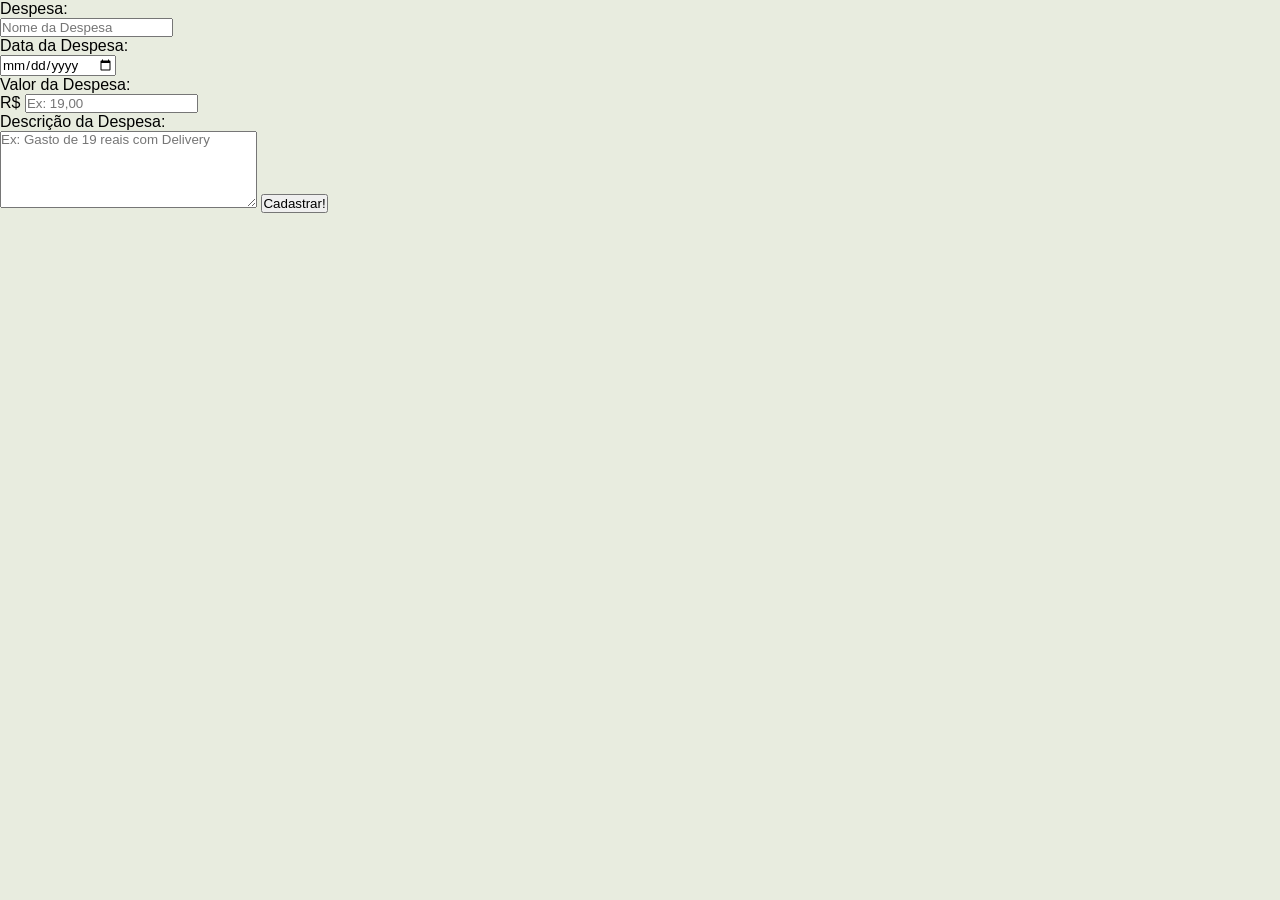
==== form.html @ 789763dd "feat: add registration form to form.html" ====
<!DOCTYPE html>
<html lang="pt">
<head>
    <meta charset="UTF-8">
    <meta name="viewport" content="width=device-width, initial-scale=1.0">
    <title>FinTrack | Cadastre Suas Despesas!</title>
    <link rel="stylesheet" href="styles/index.css">
</head>
<body>
    <main>
        <form id="despesasForm" action="formAction.html" method="get">
            <div class="input-box">
                <p>Despesa:</p>
                <input type="text" id="nome" name="nome" placeholder="Nome da Despesa" required minlength="3" maxlength="100">

                <p>Data da Despesa:</p>
                <input type="date" id="data" name="data" required>

                <p>Valor da Despesa:</p>
                <div class="valorContainer">
                    <span class="prefixo">R$</span>
                    <input type="number" id="valor" name="valor" placeholder="Ex: 19,00" required inputmode="decimal" pattern="^\d+([,\.]\d{1,2})?$">
                </div>
            </div>

            <p>Descrição da Despesa:</p>
            <textarea name="descricao" id="descricao" cols="30" rows="5" placeholder="Ex: Gasto de 19 reais com Delivery" required minlength="10" maxlength="1000"></textarea>
            <input type="submit" value="Cadastrar!" class="btn">
        </form>
    </main>
</body>
</html>
---- styles/index.css ----
@import url(global.css);
@import url(fintrack.css);
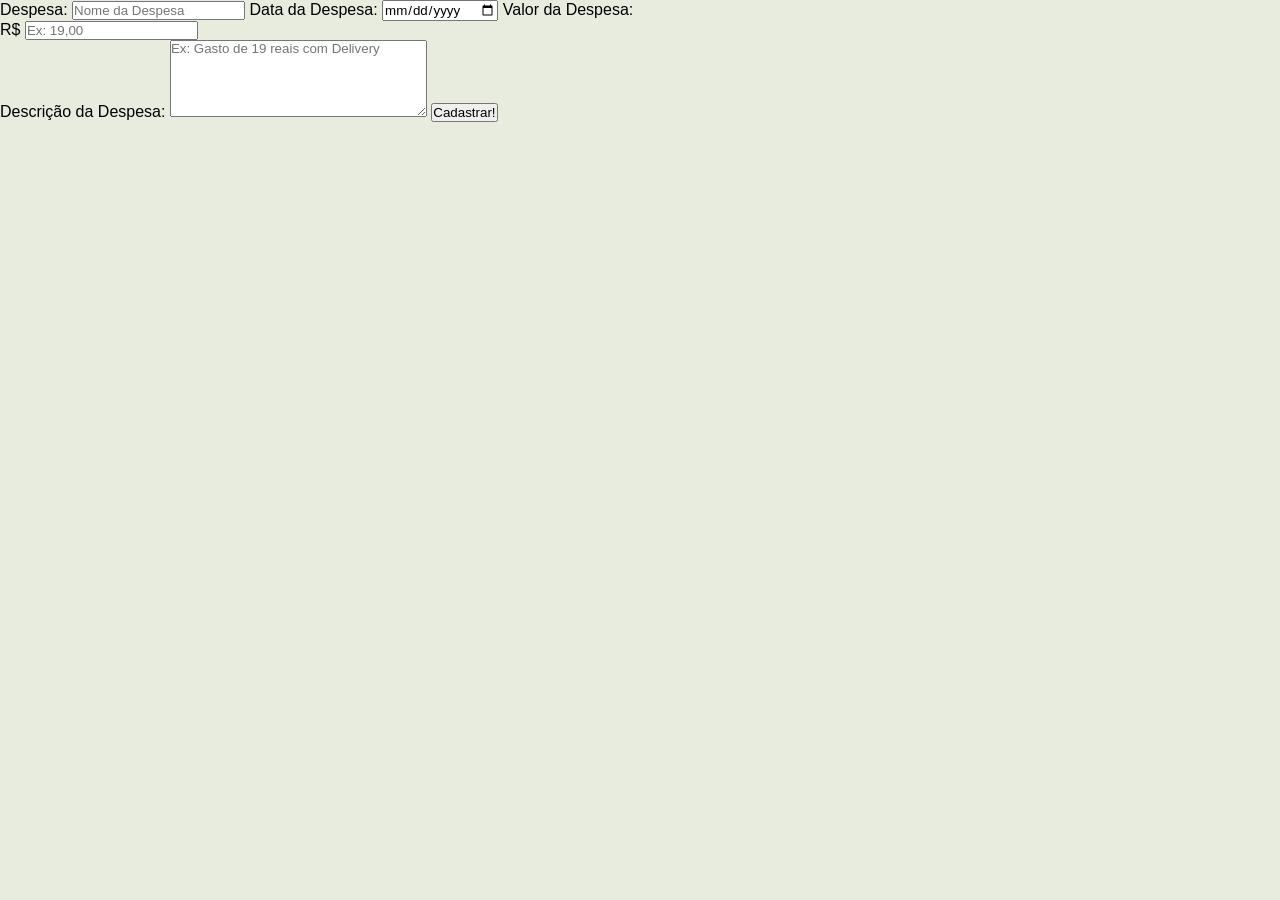
==== commit 301b5840: "feat: change class and texts" ====
--- a/form.html
+++ b/form.html
@@ -10,20 +10,20 @@
     <main>
         <form id="despesasForm" action="formAction.html" method="get">
             <div class="input-box">
-                <p>Despesa:</p>
-                <input type="text" id="nome" name="nome" placeholder="Nome da Despesa" required minlength="3" maxlength="100">
+                <label for="nome">Despesa:</label>
+                <input class="input-field" type="text" id="nome" name="nome" placeholder="Nome da Despesa" required minlength="3" maxlength="100">
 
-                <p>Data da Despesa:</p>
-                <input type="date" id="data" name="data" required>
+                <label for="data">Data da Despesa:</label>
+                <input class="input-field" type="date" id="data" name="data" required>
 
-                <p>Valor da Despesa:</p>
-                <div class="valorContainer">
+                <label for="valor">Valor da Despesa:</label>
+                <div class="valor-container">
                     <span class="prefixo">R$</span>
-                    <input type="number" id="valor" name="valor" placeholder="Ex: 19,00" required inputmode="decimal" pattern="^\d+([,\.]\d{1,2})?$">
+                    <input class="input-field" type="number" id="valor" name="valor" placeholder="Ex: 19,00" required inputmode="decimal" pattern="^\d+([,\.]\d{1,2})?$">
                 </div>
             </div>
 
-            <p>Descrição da Despesa:</p>
+            <label for="descricao">Descrição da Despesa:</label>
             <textarea name="descricao" id="descricao" cols="30" rows="5" placeholder="Ex: Gasto de 19 reais com Delivery" required minlength="10" maxlength="1000"></textarea>
             <input type="submit" value="Cadastrar!" class="btn">
         </form>
--- a/styles/index.css
+++ b/styles/index.css
@@ -1,2 +1,3 @@
 @import url(global.css);
-@import url(fintrack.css);+@import url(fintrack.css);
+@import url(form.css);
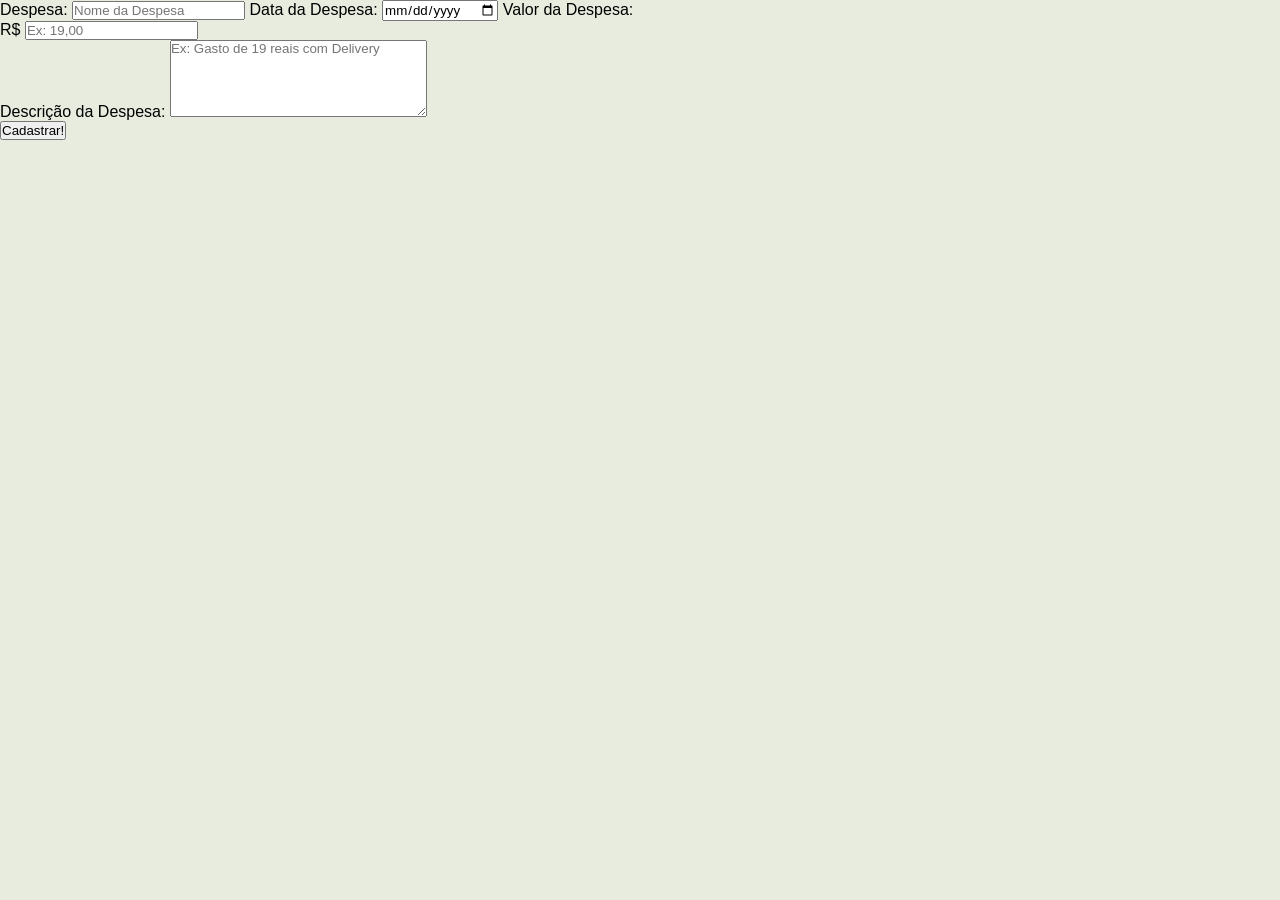
==== commit 57470390: "refactor(form): move label and textaread inside input-box div" ====
--- a/form.html
+++ b/form.html
@@ -21,10 +21,9 @@
                     <span class="prefixo">R$</span>
                     <input class="input-field" type="number" id="valor" name="valor" placeholder="Ex: 19,00" required inputmode="decimal" pattern="^\d+([,\.]\d{1,2})?$">
                 </div>
+                <label for="descricao">Descrição da Despesa:</label>
+                <textarea name="descricao" id="descricao" cols="30" rows="5" placeholder="Ex: Gasto de 19 reais com Delivery" required minlength="10" maxlength="1000"></textarea>
             </div>
-
-            <label for="descricao">Descrição da Despesa:</label>
-            <textarea name="descricao" id="descricao" cols="30" rows="5" placeholder="Ex: Gasto de 19 reais com Delivery" required minlength="10" maxlength="1000"></textarea>
             <input type="submit" value="Cadastrar!" class="btn">
         </form>
     </main>
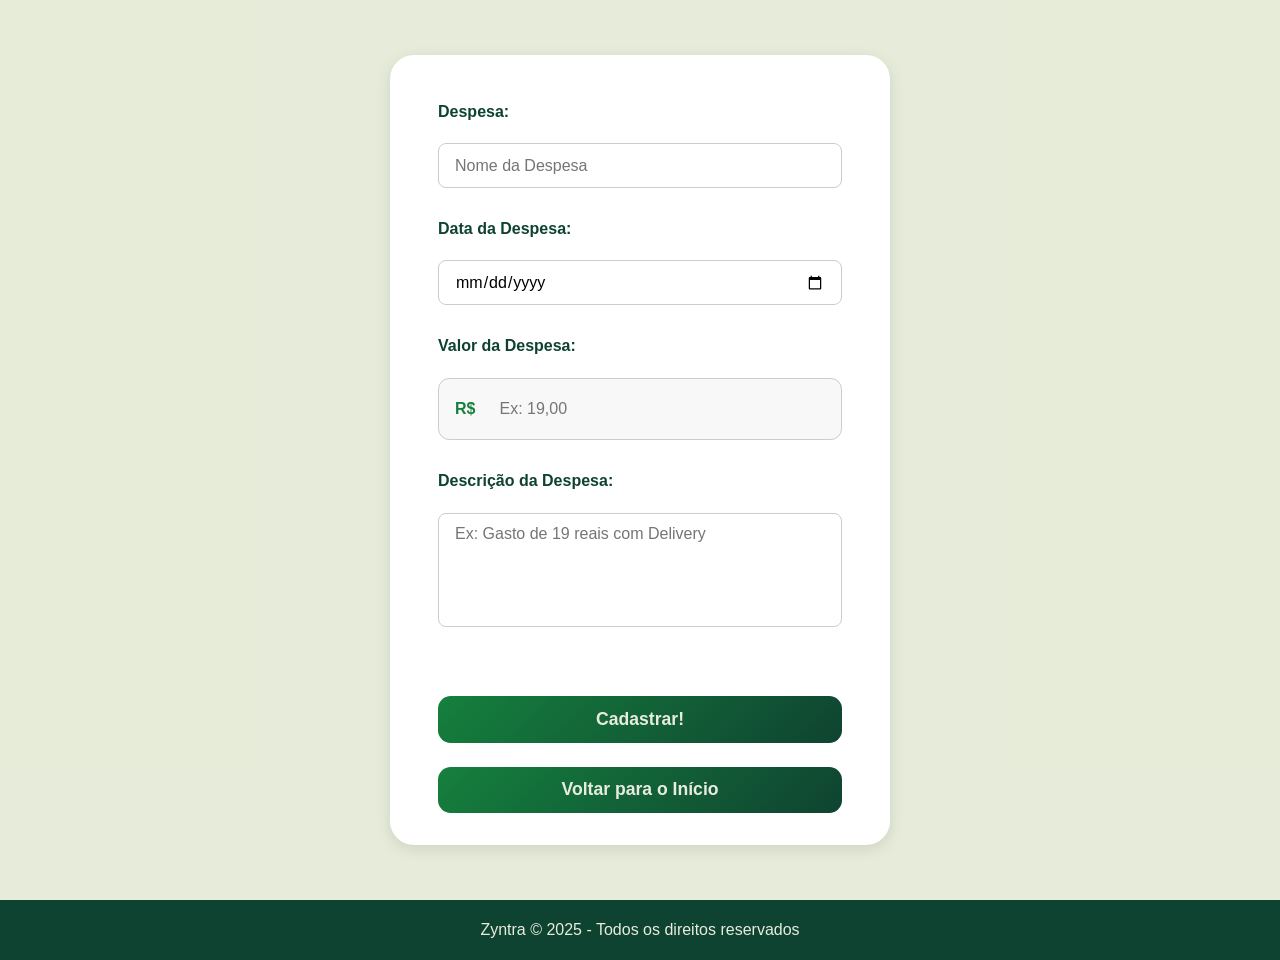
==== commit 434b48ea: "feat: add footer in page" ====
--- a/form.html
+++ b/form.html
@@ -25,7 +25,12 @@
                 <textarea name="descricao" id="descricao" cols="30" rows="5" placeholder="Ex: Gasto de 19 reais com Delivery" required minlength="10" maxlength="1000"></textarea>
             </div>
             <input type="submit" value="Cadastrar!" class="btn">
+            <a href="index.html" class="btn">Voltar para o Início</a>
         </form>
     </main>
+
+    <footer>
+        <span id="copyright"><a href="http://instagram.com/zyntra.br" target="_blank" rel="noopener noreferrer">Zyntra © 2025 - Todos os direitos reservados</a></span>
+    </footer>
 </body>
 </html>
--- a/styles/index.css
+++ b/styles/index.css
@@ -1,3 +1,4 @@
 @import url(global.css);
 @import url(fintrack.css);
-@import url(form.css);+@import url(form.css);
+@import url(formAction.css);
